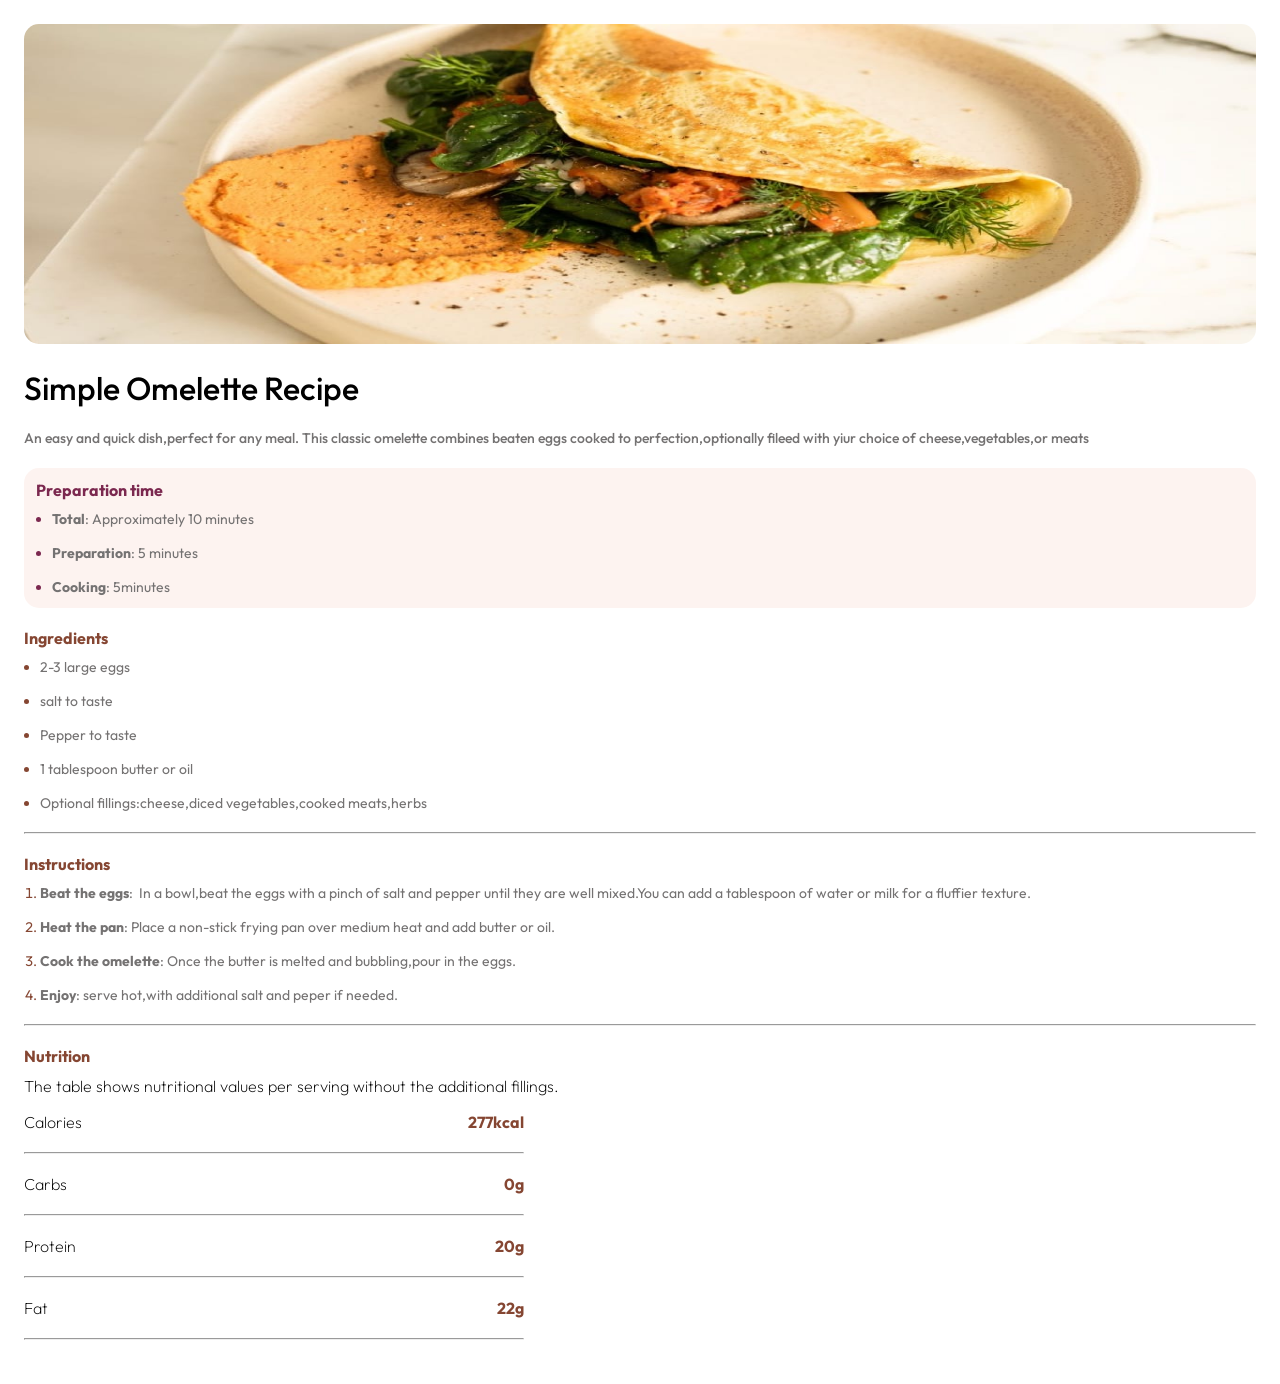
==== index.html @ 0d64a644 "add this too" ====
<!DOCTYPE html>
<html lang="en">

  <head>
    <meta charset="UTF-8">
    <meta name="viewport" content="width=device-width, initial-scale=1.0">
    <title>omelete recipe</title>
    <link rel="stylesheet" href="omelete.css">
    <link rel="preconnect" href="https://fonts.googleapis.com">
    <link rel="preconnect" href="https://fonts.gstatic.com" crossorigin>
    <link
      href="https://fonts.googleapis.com/css2?family=Outfit:wght@100..900&display=swap"
      rel="stylesheet">
  </head>
  <!-- <style>
.image{
    border-radius: 2px;
    padding:2px;
    height: auto;
    border: 2px;
    width: 5px;
}
</style> -->
  <body>
    <div class="path">
      <img class="image" src="image-omelette.jpeg">
    </div>

    <div class="hero-content">
      <h1 class="title">Simple omelette Recipe</h1>

      <p>An easy and quick dish,perfect for any meal. This classic omelette
        combines beaten eggs cooked
        to perfection,optionally fileed with yiur choice of cheese,vegetables,or
        meats </p>
    </div>

    <div class="lists">
      <h2>Preparation time</h2>
      <ul class="items">
        <li><strong>Total</strong>:&nbsp;Approximately 10 minutes</li>
        <li><strong>Preparation</strong>: 5 minutes</li>
        <li><strong>Cooking</strong>: 5minutes</li>
      </ul>
    </div>

    <div class="links">
      <h2>Ingredients</h2>
      <ul class="its">
        <li>2-3 large eggs</li>
        <li>salt to taste</li>
        <li>Pepper to taste</li>
        <li>1 tablespoon butter or oil</li>
        <li>Optional fillings:cheese,diced vegetables,cooked meats,herbs</li>
      </ul>
    </div>

    <hr class="line" />

    <div class="Inst">
      <h2>Instructions</h2>
      <ol class="qwe">
        <li><strong>Beat the eggs</strong>:&nbsp; In a bowl,beat the eggs with a
          pinch
          of salt and pepper until they are well mixed.You can add a tablespoon
          of water or milk for a fluffier texture.</li>
        <li><strong>Heat the pan</strong>: Place a non-stick frying pan over
          medium heat and add butter or oil.</li>
        <li><strong>Cook the omelette</strong>: Once the butter is melted and
          bubbling,pour in the eggs.</li>
        <li><strong>Enjoy</strong>: serve hot,with additional salt and peper if
          needed.</li>
      </ol>
    </div>

    <hr class="line" />

    <div class="Nut">
      <h2>Nutrition</h2>
      <p class="anything">The table shows nutritional values per serving without
        the additional
        fillings.</p>
      <!-- <table class="nutable">
        <tr>
          <td class="ele">Calories</td>
          <td class="values">277kcal</td>
        </tr>
        <tr>
          <div>
            <td class="ele">Carbs</td>
            <td class="values">0g</td>
            <hr class="line" />
          </div>
        </tr>
        <tr>
          <td class="ele">Protein</td>
          <td class="values">20g</td>
        </tr>
        <tr>
          <td class="ele">Fat</td>
          <td class="values">22g</td>
        </tr>
      </table> -->

      <div class="main-container">
        <div class="main">
          <p class="ele">Calories</p>
          <p class="values">277kcal</p>
        </div>

        <hr class="line" />
      </div>

      <div class="main-container">
        <div class="main">
          <p class="ele">Carbs</p>
          <p class="values">0g</p>
        </div>

        <hr class="line" />
      </div>
      
      <div class="main-container">
        <div class="main">
          <p class="ele">Protein</p>
          <p class="values">20g</p>
        </div>

        <hr class="line" />
      </div>

      <div class="main-container">
        <div class="main">
          <p class="ele">Fat</p>
          <p class="values">22g</p>
        </div>

        <hr class="line" />
      </div>
    </div>
  </html>
</body>
---- omelete.css ----
* {
    margin: 0px;
    padding: 0px;
    box-sizing: border-box;
}

:root {
    --primary-color: hsl(14, 45%, 36%);
    --padding: 12px;
    --margin: 1%;
    --spacing: 20px;
    --gray: hsl(0, 1%, 45%)
}


body, html {
    font-size: 16px;
    font-family: "Outfit", sans-serif;
    font-optical-sizing: auto;
    /* font-style: normal; */
    padding: var(--padding);
    font-weight: 200;
}

.image {
    width: 100%;
    height: 20rem;
    border-radius: 15px;
}

.line {
    color: var(--gray);
    margin: var(--spacing) 0;
}

.hero-content h1 {
    font-weight: 500;
    font-size: 100;
    text-transform: capitalize;
    /* margin-bottom: var(--spacing);
    margin-top: var(--spacing); */
    margin: var(--spacing) 0;
}

.hero-content p {
    font-weight: 500;
    color: var(--gray);
    font-size: 14px;
    line-height: 20px

}

.lists {
    margin: var(--spacing) 0;
    background-color: rgba(232, 154, 128, 0.121);
    border-radius: 15px;
    padding: var(--padding);
}

.lists h2 {
    font-size: medium;
    font-weight: bold;
    color: hsl(332, 51%, 32%);
    margin-bottom: 10px;
}

.lists .items {
    margin-left: 1rem;
    display: flex;
    flex-direction: column;
    gap: 1rem;
}

.lists .items li,.links {
    font-size: 14px;
    font-weight: 400;
    color: var(--gray);
    /* gap: 10px; */
}

.lists .items li::marker {
    color: hsl(332, 51%, 32%);
}


.Inst h2, .links h2, .Nut h2, .lists h2 {
    font-size: medium;
}

.Inst h2, .links h2, .Nut h2 {
    color: var(--primary-color);
}

.values {
    color: var(--primary-color);
    font-weight: bold;
}
.nutable {
    width: 40%;
}

.links .its{
      margin-left: 1rem;
    display: flex;
    flex-direction: column;
    gap: 1rem;
}

.links >h2{
    margin-bottom: 10px;
     font-size: medium;

}

.links .its li::marker{
    color:var(--primary-color);
}
.Inst >h2{
   margin-bottom: 10px;
     font-size: medium; 
}

.Inst .qwe{
      margin-left: 1rem;
    display: flex;
    flex-direction: column;
    gap: 1rem;
    color: var(--gray);
    font-size: 14px;
    font-weight: 400;
}

.Inst .qwe li::marker{
    color:var(--primary-color);
    font-weight: 400;
}

.Nut >h2{
     margin-bottom: 10px;
     font-size: medium; 
}

.anything {
    margin-bottom: 1rem;
}
.Nut .nutable{
       margin-left: 1rem;
    gap: 1rem;
    color: var(--gray);
    font-size: 14px;
    font-weight: 400;
}

.main-container {
    max-width: 500px;
}

.main-container .main {
    width: 100%;
    display: flex;
    align-items: center;
    justify-content: space-between;

}
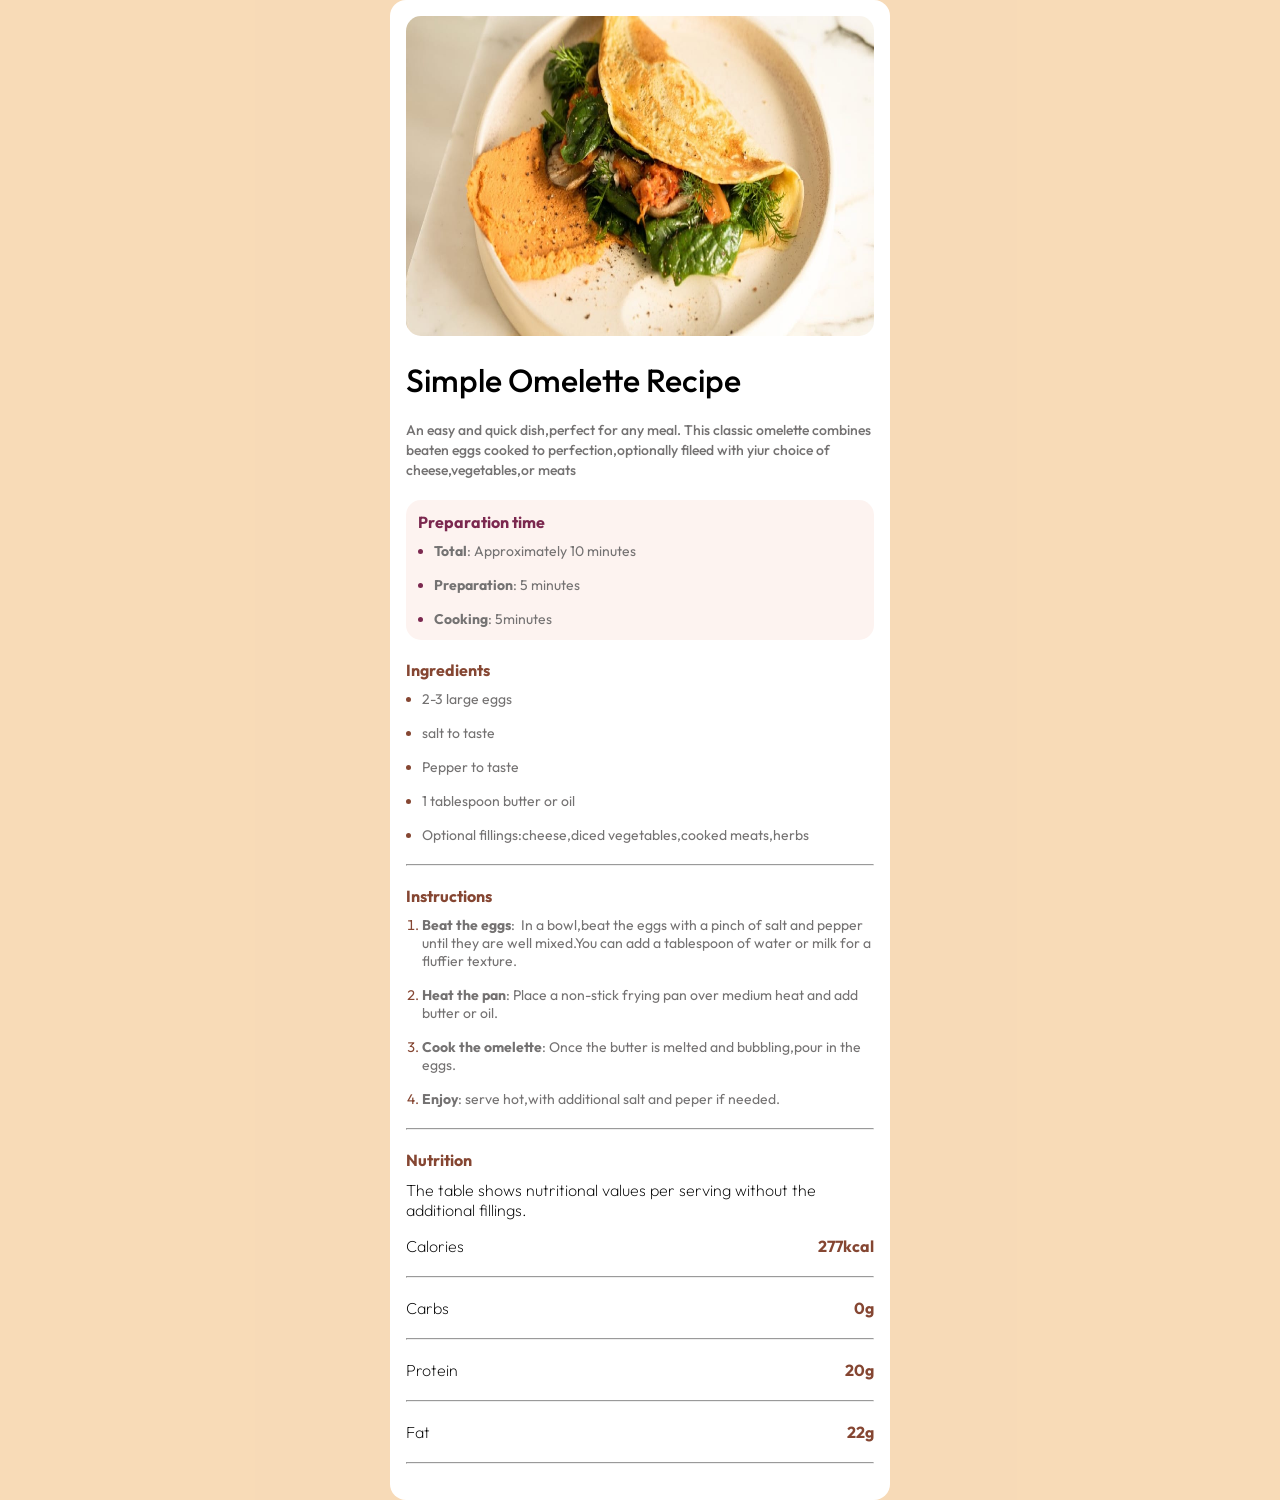
==== commit 05d3fed6: "feat: fixed designs" ====
--- a/index.html
+++ b/index.html
@@ -5,7 +5,7 @@
     <meta charset="UTF-8">
     <meta name="viewport" content="width=device-width, initial-scale=1.0">
     <title>omelete recipe</title>
-    <link rel="stylesheet" href="omelete.css">
+    <link rel="stylesheet" href="index.css">
     <link rel="preconnect" href="https://fonts.googleapis.com">
     <link rel="preconnect" href="https://fonts.gstatic.com" crossorigin>
     <link
@@ -22,6 +22,7 @@
 }
 </style> -->
   <body>
+    <div class="container">
     <div class="path">
       <img class="image" src="image-omelette.jpeg">
     </div>
@@ -138,5 +139,6 @@
         <hr class="line" />
       </div>
     </div>
+    </div>
   </html>
 </body>
--- a/index.css
+++ b/index.css
@@ -0,0 +1,174 @@
+* {
+    margin: 0px;
+    padding: 0px;
+    box-sizing: border-box;
+}
+
+:root {
+    --primary-color: hsl(14, 45%, 36%);
+    --padding: 12px;
+    --margin: 1%;
+    --spacing: 20px;
+    --gray: hsl(0, 1%, 45%)
+}
+
+
+body, html {
+    font-size: 16px;
+    font-family: "Outfit", sans-serif;
+    font-optical-sizing: auto;
+    /* font-style: normal; */
+    font-weight: 200;
+    background-color: hsla(33, 82%, 83%, 0.694);
+
+}
+
+.container {
+    max-width: 500px;
+    margin: 0 auto;
+    background-color: #fff;
+    padding: 16px;
+    border-radius: 16px;
+
+}
+
+.image {
+    width: 100%;
+    height: 20rem;
+    border-radius: 15px;
+}
+
+.line {
+    color: var(--gray);
+    margin: var(--spacing) 0;
+}
+
+.hero-content h1 {
+    font-weight: 500;
+    font-size: 100;
+    text-transform: capitalize;
+    /* margin-bottom: var(--spacing);
+    margin-top: var(--spacing); */
+    margin: var(--spacing) 0;
+}
+
+.hero-content p {
+    font-weight: 500;
+    color: var(--gray);
+    font-size: 14px;
+    line-height: 20px
+
+}
+
+.lists {
+    margin: var(--spacing) 0;
+    background-color: rgba(232, 154, 128, 0.121);
+    border-radius: 15px;
+    padding: var(--padding);
+}
+
+.lists h2 {
+    font-size: medium;
+    font-weight: bold;
+    color: hsl(332, 51%, 32%);
+    margin-bottom: 10px;
+}
+
+.lists .items {
+    margin-left: 1rem;
+    display: flex;
+    flex-direction: column;
+    gap: 1rem;
+}
+
+.lists .items li,.links {
+    font-size: 14px;
+    font-weight: 400;
+    color: var(--gray);
+    /* gap: 10px; */
+}
+
+.lists .items li::marker {
+    color: hsl(332, 51%, 32%);
+}
+
+
+.Inst h2, .links h2, .Nut h2, .lists h2 {
+    font-size: medium;
+}
+
+.Inst h2, .links h2, .Nut h2 {
+    color: var(--primary-color);
+}
+
+.values {
+    color: var(--primary-color);
+    font-weight: bold;
+}
+.nutable {
+    width: 40%;
+}
+
+.links .its{
+      margin-left: 1rem;
+    display: flex;
+    flex-direction: column;
+    gap: 1rem;
+}
+
+.links >h2{
+    margin-bottom: 10px;
+     font-size: medium;
+
+}
+
+.links .its li::marker{
+    color:var(--primary-color);
+}
+.Inst >h2{
+   margin-bottom: 10px;
+     font-size: medium; 
+}
+
+.Inst .qwe{
+      margin-left: 1rem;
+    display: flex;
+    flex-direction: column;
+    gap: 1rem;
+    color: var(--gray);
+    font-size: 14px;
+    font-weight: 400;
+}
+
+.Inst .qwe li::marker{
+    color:var(--primary-color);
+    font-weight: 400;
+}
+
+.Nut >h2{
+     margin-bottom: 10px;
+     font-size: medium; 
+}
+
+.anything {
+    margin-bottom: 1rem;
+}
+.Nut .nutable{
+       margin-left: 1rem;
+    gap: 1rem;
+    color: var(--gray);
+    font-size: 14px;
+    font-weight: 400;
+}
+
+.main-container {
+    max-width: 500px;
+}
+
+.main-container .main {
+    width: 100%;
+    display: flex;
+    align-items: center;
+    justify-content: space-between;
+
+}
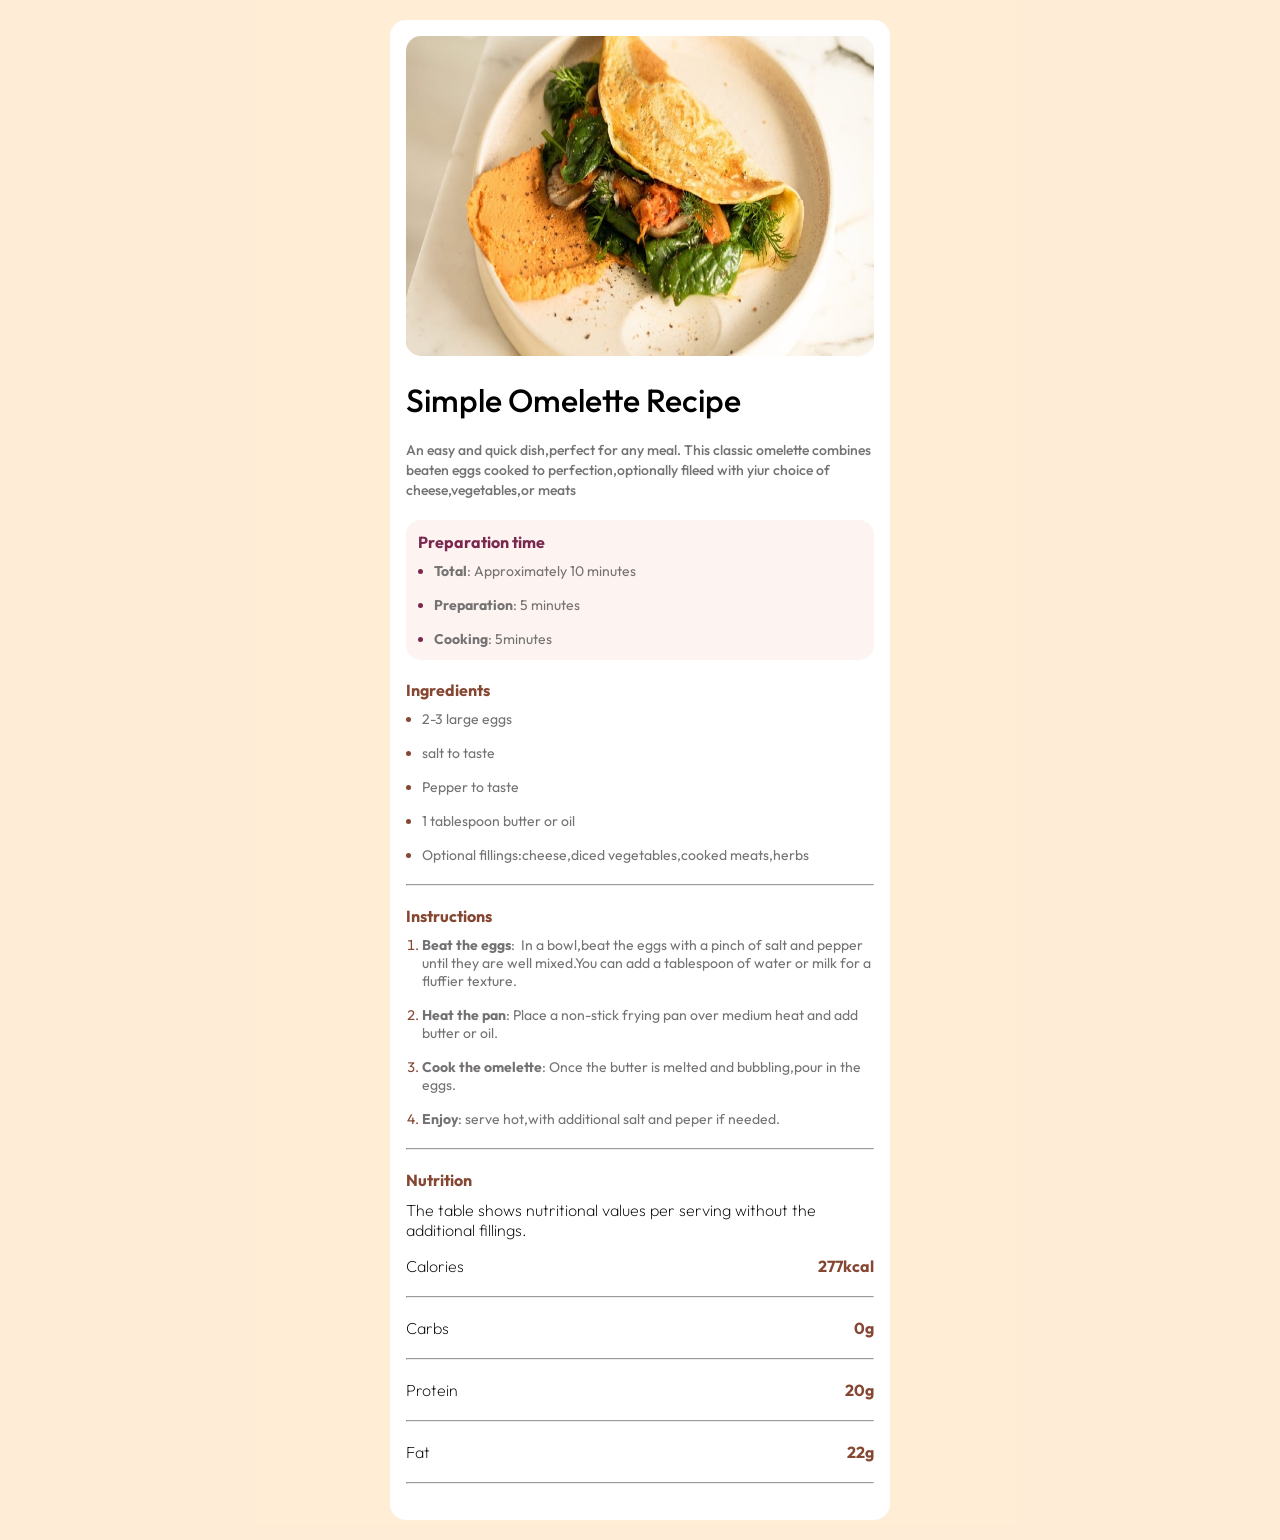
==== commit 4ffb5dbe: "feat: fixed designs" ====
--- a/index.html
+++ b/index.html
@@ -4,7 +4,7 @@
   <head>
     <meta charset="UTF-8">
     <meta name="viewport" content="width=device-width, initial-scale=1.0">
-    <title>omelete recipe</title>
+    <title>Omelete Recipe</title>
     <link rel="stylesheet" href="index.css">
     <link rel="preconnect" href="https://fonts.googleapis.com">
     <link rel="preconnect" href="https://fonts.gstatic.com" crossorigin>
--- a/index.css
+++ b/index.css
@@ -19,8 +19,12 @@
     font-optical-sizing: auto;
     /* font-style: normal; */
     font-weight: 200;
-    background-color: hsla(33, 82%, 83%, 0.694);
+    background-color: hsla(33, 96%, 89%, 0.484);
 
+}
+
+body {
+    padding: 20px;
 }
 
 .container {
